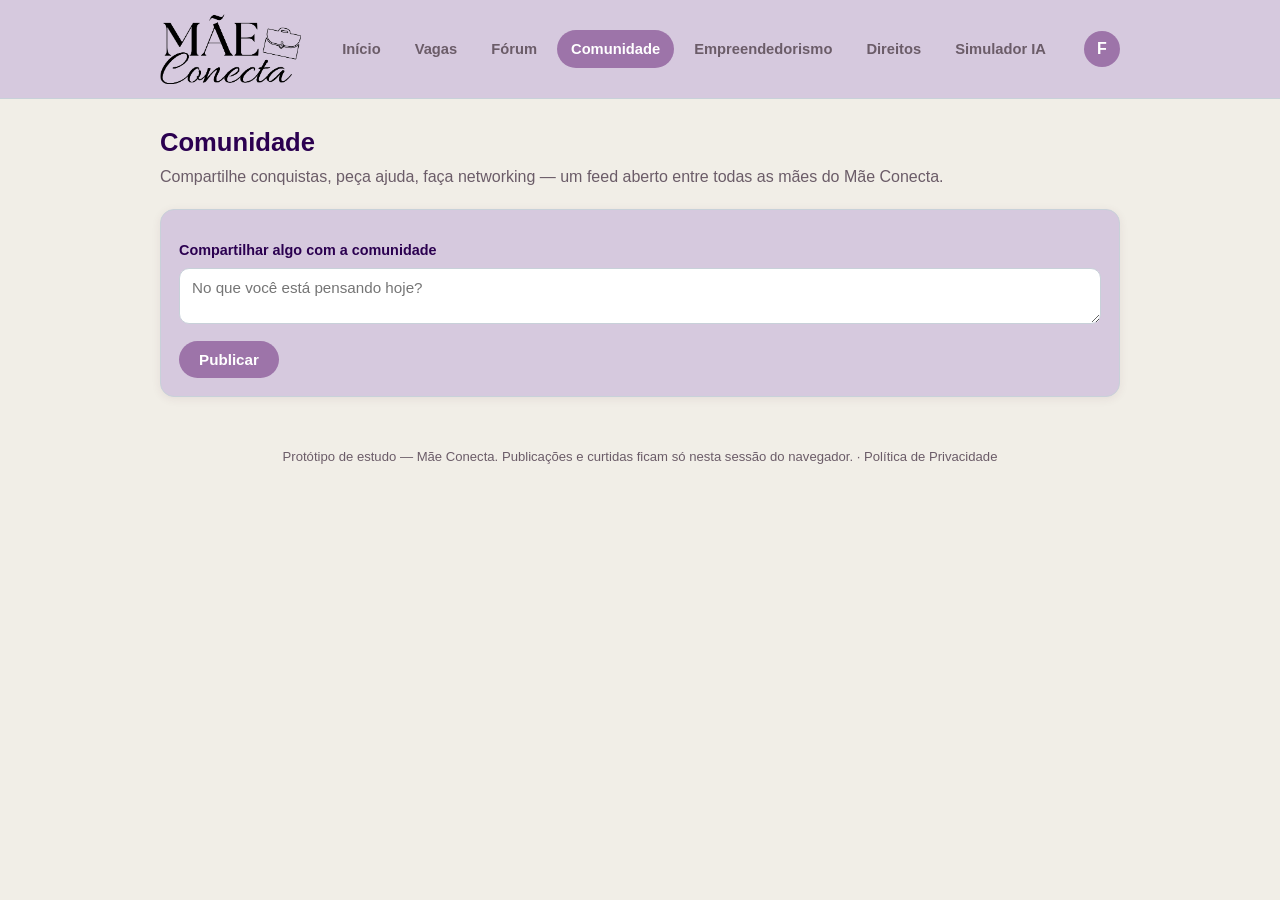
==== comunidade.html @ 09304b4b "Mae Conecta prototipo primeira apresentação" ====
<!DOCTYPE html>
<html lang="pt-br">
<head>
<meta charset="UTF-8">
<meta name="viewport" content="width=device-width, initial-scale=1">
<title>Mãe Conecta — Comunidade</title>
<link rel="stylesheet" href="css/style.css">
</head>
<body>

<nav class="navbar">
  <div class="navbar-inner">
    <a href="index.html" class="logo"><img src="img/logo2.png" alt="Mãe Conecta"></a>
 <button class="menu-toggle" aria-label="Abrir menu">☰</button><div class="nav-links"><a href="perfil.html" class="so-celular">Meu perfil</a>
      <a href="index.html">Início</a>
      <a href="vagas.html">Vagas</a>
      <a href="forum.html">Fórum</a>
      <a href="comunidade.html" class="ativo">Comunidade</a>
      <a href="empreendedorismo.html">Empreendedorismo</a>
      <a href="direitos.html">Direitos</a>
      <a href="simulador.html">Simulador IA</a>
    </div>
    <a href="perfil.html" class="nav-perfil"><span class="avatar">F</span></a>
  </div>
</nav>

<div class="container">
  <div class="page-header">
    <h1>Comunidade</h1>
    <p>Compartilhe conquistas, peça ajuda, faça networking — um feed aberto entre todas as mães do Mãe Conecta.</p>
  </div>

  <div class="card" style="margin-bottom:20px;">
    <label for="novo-post">Compartilhar algo com a comunidade</label>
    <textarea id="novo-post" rows="2" placeholder="No que você está pensando hoje?"></textarea>
    <button class="btn" style="margin-top:10px;" onclick="publicarPost()">Publicar</button>
  </div>

  <div id="feed"></div>

  <div id="confirmacao-denuncia" class="mensagem-sucesso" style="background:#fff2e0; color:#7a4b00;"></div>

  <footer>Protótipo de estudo — Mãe Conecta. Publicações e curtidas ficam só nesta sessão do navegador. · <a href="privacidade.html">Política de Privacidade</a></footer>
</div>

<script src="js/data.js"></script>
<script>
const rotulos = {
  conquista: { texto: "🏆 Conquista", classe: "sucesso" },
  divulgação: { texto: "📣 Divulgação", classe: "" },
  "pedido de ajuda": { texto: "🙋 Pedido de ajuda", classe: "selo" },
  networking: { texto: "🤝 Networking", classe: "" }
};

function renderizarFeed() {
  const feed = document.getElementById('feed');
  feed.innerHTML = comunidadePosts.map((p, i) => {
    const rotulo = rotulos[p.tipo] || { texto: p.tipo, classe: "" };
    return `
    <div class="card" style="margin-bottom:16px;">
      <div style="display:flex; justify-content:space-between; align-items:start;">
        <div>
          <strong>${p.autora}</strong>
          <div class="topico-meta">${p.cargo}</div>
        </div>
        <span class="tag ${rotulo.classe}">${rotulo.texto}</span>
      </div>
      <p style="margin:12px 0;">${p.texto}</p>
      <div style="display:flex; gap:16px; align-items:center;">
        <button class="denunciar-link" style="color:var(--cor-primaria-escura); font-weight:600;" onclick="curtir(${i})">👍 Curtir (${p.curtidas})</button>
        <span class="topico-meta">${p.comentarios.length} comentário(s)</span>
        <button class="denunciar-link" onclick="denunciarPost(${i})">🚩 Denunciar</button>
      </div>
      ${p.comentarios.map(c => `
        <div class="resposta" style="margin-top:10px;">
          <div class="autora">${c.autora}</div>
          <div>${c.texto}</div>
        </div>
      `).join('')}
      <div style="margin-top:10px; display:flex; gap:8px;">
        <input type="text" id="comentario-${i}" placeholder="Escreva um comentário..." style="flex:1;">
        <button class="btn secundario" onclick="comentar(${i})">Comentar</button>
      </div>
    </div>
  `;
  }).join('');
}

function curtir(i) {
  comunidadePosts[i].curtidas++;
  renderizarFeed();
}

function comentar(i) {
  const campo = document.getElementById(`comentario-${i}`);
  const texto = campo.value.trim();
  if (!texto) return;
  comunidadePosts[i].comentarios.push({ autora: 'Você', texto });
  renderizarFeed();
}

function denunciarPost(i) {
  const msg = document.getElementById('confirmacao-denuncia');
  msg.textContent = 'Denúncia enviada. Nossa equipe vai revisar em até 24h (simulação).';
  msg.style.display = 'block';
  setTimeout(() => { msg.style.display = 'none'; }, 3500);
}

function publicarPost() {
  const campo = document.getElementById('novo-post');
  const texto = campo.value.trim();
  if (!texto) return;

  comunidadePosts.unshift({
    id: comunidadePosts.length + 1,
    autora: "Você",
    cargo: "Membro da comunidade Mãe Conecta",
    tipo: "networking",
    texto,
    curtidas: 0,
    comentarios: []
  });

  campo.value = '';
  renderizarFeed();
}

renderizarFeed();
</script>

   <script src="js/menu.js"></script></body>
</html>
---- css/style.css ----
/* =========================================================
   style.css — Mãe Conecta (protótipo)
   Ainda não temos identidade visual definida. Por isso as cores
   e fontes ficam todas em variáveis (:root) aqui em cima — quando
   vocês decidirem a identidade visual, é só trocar os valores
   abaixo que o app inteiro muda.
   ========================================================= */

@font-face {
  font-family: 'Allura';
  src: url('../fonts/Allura-Regular.ttf') format('truetype');
  font-weight: 400;
  font-style: normal;
  
}

@font-face {
  font-family: 'Agrandir';
  src: url('../fonts/Agrandir-Regular.otf') format('opentype');
  font-weight: 400;
  font-style: normal;
}

@font-face {
  font-family: 'The Seasons';
  src: url('../fonts/The-Seasons-Bold.ttf') format('truetype');
  font-weight: 700;
  font-style: normal;
}

:root {
  --cor-primaria: #9D74A9;
  --cor-primaria-escura: #2B0050;
  --cor-secundaria: #C1D8CE;
  --cor-fundo: #F1EEE7;
  --cor-superficie: #D6C9DE;
  --cor-texto: #2B0050;
  --cor-texto-suave: #6b5c68;
  --cor-borda: #C8D1D9;
  --cor-sucesso: #4caf82;
  --fonte: 'Segoe UI', Roboto, Arial, sans-serif;
  --raio: 14px;
  --sombra: 0 2px 10px rgba(90, 40, 70, 0.08);
  --fonte-logo: 'Allura', cursive;
  --fonte-titulo: 'Agrandir', Arial, sans-serif;
  --fonte-destaque: 'The Seasons', Georgia, serif;
}

h1, h2, h3,
.btn,
.nav-links a {
  font-family: var(--fonte-titulo);
}

.fonte-destaque {
  font-family: var(--fonte-destaque);
  font-weight: 700;
}

* { box-sizing: border-box; }

body {
  margin: 0;
  font-family: var(--fonte);
  background: var(--cor-fundo);
  color: var(--cor-texto);
  line-height: 1.5;
}

a { color: inherit; text-decoration: none; }

.container {
  max-width: 1000px;
  margin: 0 auto;
  padding: 24px 20px 60px;
}

/* ---------- Barra de navegação ---------- */
.navbar {
  background: var(--cor-superficie);
  border-bottom: 1px solid var(--cor-borda);
  position: sticky;
  top: 0;
  z-index: 10;
}

.navbar-inner {
  max-width: 1000px;
  margin: 0 auto;
  display: flex;
  align-items: center;
  justify-content: space-between;
  padding: 14px 20px;
  gap: 12px;
  flex-wrap: wrap;
}

 /* Logo: mostra só a parte desenhada da imagem, sem o espaço vazio.
   Para mudar o tamanho, altere apenas o --logo-h */
.logo {
  --logo-h: 70px;
  display: block;
  overflow: hidden;
  height: var(--logo-h);
  width: calc(var(--logo-h) * 2.06);
}

.logo img {
  display: block;
  height: calc(var(--logo-h) * 3.29);
  width: auto;
  max-width: none;
  margin-left: calc(var(--logo-h) * -0.735);
  margin-top: calc(var(--logo-h) * -1.02);
}

.logo span { color: var(--cor-primaria-escura); }

.nav-links {
  display: flex;
  gap: 6px;
  flex-wrap: wrap;
}

.nav-links a {
  padding: 8px 14px;
  border-radius: 999px;
  font-size: 0.92rem;
  color: var(--cor-texto-suave);
  font-weight: 600;
}

.nav-links a:hover,
.nav-links a.ativo {
  background: var(--cor-primaria);
  color: #fff;
}

.nav-perfil img,
.avatar {
  width: 36px;
  height: 36px;
  border-radius: 50%;
  background: var(--cor-primaria);
  color: #fff;
  display: inline-flex;
  align-items: center;
  justify-content: center;
  font-weight: 700;
}

/* ---------- Cabeçalhos de página ---------- */
.page-header {
  margin-bottom: 20px;
}

.page-header h1 {
  margin: 0 0 4px;
  font-size: 1.6rem;
  color: var(--cor-primaria-escura);
}

.page-header p {
  margin: 0;
  color: var(--cor-texto-suave);
}

/* ---------- Cards genéricos ---------- */
.card {
  background: var(--cor-superficie);
  border: 1px solid var(--cor-borda);
  border-radius: var(--raio);
  box-shadow: var(--sombra);
  padding: 18px;
}

.grid {
  display: grid;
  grid-template-columns: repeat(auto-fill, minmax(260px, 1fr));
  gap: 16px;
}

/* ---------- Página inicial ---------- */
.hero {
  background: linear-gradient(135deg, var(--cor-primaria-escura), var(--cor-primaria));
  color: #fff;
  border-radius: var(--raio);
  padding: 28px;
  margin-bottom: 24px;
}

.hero h1 {
  margin: 0 0 8px;
  font-size: 1.6rem;
  text-shadow: 0 1px 3px rgba(0, 0, 0, 0.25);
}

.hero p {
  margin: 0;
  opacity: 1;
  text-shadow: 0 1px 3px rgba(0, 0, 0, 0.25);
}

.atalho-card {
  display: block;
  text-align: left;
  transition: transform 0.15s ease;
}

.atalho-card:hover { transform: translateY(-3px); }

.atalho-card .icone { font-size: 1.8rem; }

.atalho-card h3 {
  margin: 10px 0 4px;
  color: var(--cor-primaria-escura);
}

.atalho-card p {
  margin: 0;
  color: var(--cor-texto-suave);
  font-size: 0.92rem;
}

/* ---------- Tags / selos ---------- */
.tag {
  display: inline-block;
  font-size: 0.78rem;
  font-weight: 700;
  padding: 3px 10px;
  border-radius: 999px;
  background: #f1e3ec;
  color: var(--cor-primaria-escura);
  margin: 2px 4px 2px 0;
}

.tag.selo {
  background: #fff2e0;
  color: #a15c00;
}

.tag.sucesso {
  background: #e3f5ec;
  color: #1f8a5b;
}

/* ---------- Vaga ---------- */
.vaga-card h3 { margin: 8px 0 4px; }
.vaga-card .empresa { color: var(--cor-texto-suave); font-size: 0.9rem; margin-bottom: 8px; }

.filtros {
  display: flex;
  gap: 10px;
  flex-wrap: wrap;
  margin-bottom: 20px;
}

.filtros select,
.filtros input {
  padding: 8px 12px;
  border-radius: 10px;
  border: 1px solid var(--cor-borda);
  background: #fff;
  font-family: var(--fonte);
}

.btn {
  display: inline-block;
  background: var(--cor-primaria);
  color: #fff;
  border: none;
  padding: 10px 20px;
  border-radius: 999px;
  font-weight: 700;
  cursor: pointer;
  font-size: 0.95rem;
}

.btn:hover { background: var(--cor-primaria-escura); }

.btn.secundario {
  background: transparent;
  color: var(--cor-primaria-escura);
  border: 2px solid var(--cor-primaria);
}

.voltar {
  display: inline-block;
  margin-bottom: 16px;
  color: var(--cor-primaria-escura);
  font-weight: 600;
}

.lista-requisitos li { margin-bottom: 4px; }

/* ---------- Fórum ---------- */
.categoria-card {
  border-left: 5px solid var(--cor-primaria);
}

.topico-item {
  border-bottom: 1px solid var(--cor-borda);
  padding: 14px 0;
}

.topico-item:last-child { border-bottom: none; }

.topico-item h4 { margin: 0 0 4px; }

.topico-meta {
  font-size: 0.82rem;
  color: var(--cor-texto-suave);
}

.resposta {
  background: #faf3f6;
  border-radius: var(--raio);
  padding: 12px 16px;
  margin-bottom: 10px;
}

.resposta .autora { font-weight: 700; color: var(--cor-primaria-escura); font-size: 0.9rem; }

.diretrizes {
  background: #fbeef4;
  border-left: 5px solid var(--cor-primaria);
  font-size: 0.9rem;
  color: var(--cor-texto);
  margin-bottom: 20px;
}

.denunciar-link {
  background: none;
  border: none;
  color: var(--cor-texto-suave);
  font-size: 0.78rem;
  cursor: pointer;
  padding: 2px 6px;
}

.denunciar-link:hover { color: #a13c3c; }

details.card summary {
  cursor: pointer;
  font-size: 1.02rem;
  color: var(--cor-primaria-escura);
  list-style: none;
}

details.card summary::-webkit-details-marker { display: none; }

details.card summary::before {
  content: "▸ ";
  color: var(--cor-primaria);
}

details.card[open] summary::before {
  content: "▾ ";
}

textarea, input[type=text], input[type=email], input[type=password] {
  width: 100%;
  padding: 10px 12px;
  border-radius: 10px;
  border: 1px solid var(--cor-borda);
  font-family: var(--fonte);
  font-size: 0.95rem;
}

label {
  display: block;
  font-weight: 600;
  margin: 12px 0 6px;
  font-size: 0.9rem;
}

/* ---------- Login ---------- */
.login-wrap {
  min-height: calc(100vh - 40px);
  display: flex;
  align-items: center;
  justify-content: center;
  padding: 20px;
}

.login-card {
  max-width: 380px;
  width: 100%;
}

.abas {
  display: flex;
  border-bottom: 2px solid var(--cor-borda);
  margin-bottom: 16px;
}

.abas button {
  flex: 1;
  background: none;
  border: none;
  padding: 10px;
  font-weight: 700;
  color: var(--cor-texto-suave);
  cursor: pointer;
  border-bottom: 3px solid transparent;
  font-family: var(--fonte);
}

.abas button.ativo {
  color: var(--cor-primaria-escura);
  border-color: var(--cor-primaria);
}

.form-oculto { display: none; }

.aviso {
  background: #fff2e0;
  color: #7a4b00;
  padding: 10px 14px;
  border-radius: 10px;
  font-size: 0.88rem;
  margin-top: 14px;
}

/* ---------- Perfil ---------- */
.perfil-topo {
  display: flex;
  align-items: center;
  gap: 16px;
  margin-bottom: 20px;
}

.perfil-topo .avatar {
  width: 64px;
  height: 64px;
  font-size: 1.4rem;
}

.mensagem-sucesso {
  display: none;
  background: #e3f5ec;
  color: #1f8a5b;
  padding: 10px 14px;
  border-radius: 10px;
  margin-top: 14px;
  font-weight: 600;
}

footer {
  text-align: center;
  color: var(--cor-texto-suave);
  font-size: 0.82rem;
  padding: 30px 0 10px;
}

/* ===== Menu hambúrguer ===== */

/* No computador: esconde o ☰ e o "Meu perfil" extra */
.menu-toggle,
.so-celular {
  display: none;
}

/* ===== Celular e tablet em pé ===== */
@media (max-width: 768px) {

  /* Topo: logo à esquerda, ☰ à direita, numa linha só */
  .navbar-inner {
    flex-wrap: nowrap;
    padding: 10px 16px;
  }

  /* Logo menor no celular */
   .logo {
    --logo-h: 44px;
  }

  /* Bolinha do perfil some (vira link "Meu perfil" no menu) */
  .nav-perfil {
    display: none;
  }

  /* Botão ☰ */
  .menu-toggle {
    display: block;
    background: none;
    border: none;
    font-size: 30px;
    line-height: 1;
    color: var(--cor-primaria-escura);
    cursor: pointer;
    padding: 4px 8px;
  }

  /* Menu escondido até tocar no ☰ */
  .nav-links {
    display: none;
    position: absolute;
    top: 100%;
    left: 0;
    right: 0;
    height: 100vh;
    flex-direction: column;
    flex-wrap: nowrap;
    gap: 0;
    background: var(--cor-fundo);
    overflow-y: auto;
  }

  /* Menu aberto */
  .nav-links.aberto {
    display: flex;
  }

  /* Links grandes, fáceis de tocar */
  .nav-links a {
    display: block;
    padding: 16px 24px;
    font-size: 1.1rem;
    border-radius: 0;
    border-bottom: 1px solid var(--cor-borda);
  }

  .nav-links .so-celular {
    display: block;
  }
}

/* ===== Celular pequeno ===== */
@media (max-width: 600px) {
  .perfil-topo { flex-direction: column; align-items: flex-start; }
}
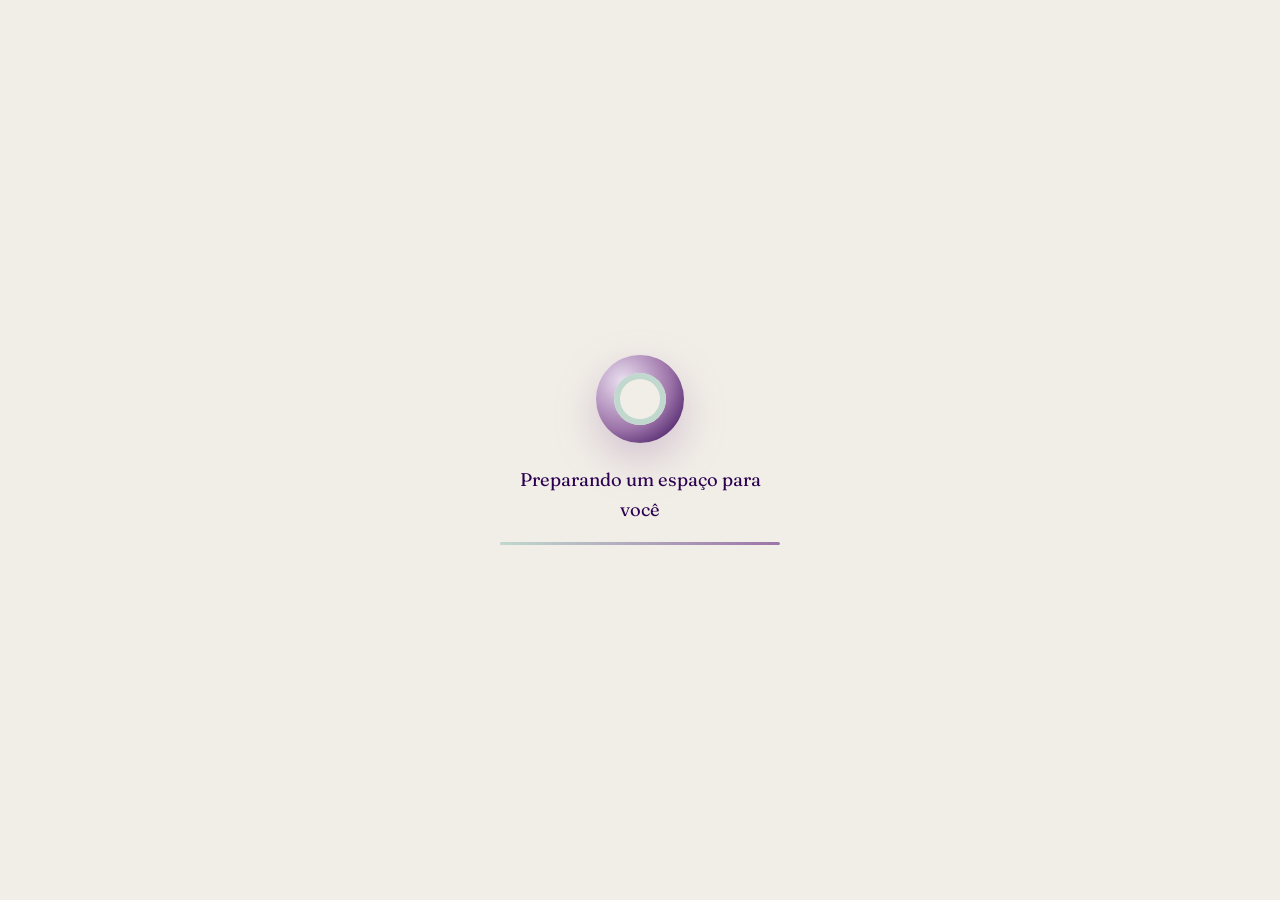
==== commit 546dde95: "Alterações estéticas e criação da loading page" ====
--- a/comunidade.html
+++ b/comunidade.html
@@ -8,10 +8,22 @@
 </head>
 <body>
 
+<div class="preloader" id="preloader" role="status" aria-live="polite" aria-label="Carregando o site">
+  <div class="preloader-inner">
+    <div class="preloader-orb" aria-hidden="true"></div>
+    <p class="preloader-text">Preparando um espaço para você</p>
+    <div class="preloader-track"><span class="preloader-fill"></span></div>
+  </div>
+</div>
+
+<a class="skip-link" href="#conteudo">Pular para o conteúdo</a>
+
 <nav class="navbar">
   <div class="navbar-inner">
-    <a href="index.html" class="logo"><img src="img/logo2.png" alt="Mãe Conecta"></a>
- <button class="menu-toggle" aria-label="Abrir menu">☰</button><div class="nav-links"><a href="perfil.html" class="so-celular">Meu perfil</a>
+    <a href="index.html" class="logo"><img src="img/logo2.webp" alt="Mãe Conecta"></a>
+    <button class="menu-toggle" aria-label="Abrir menu" aria-expanded="false"></button>
+    <div class="nav-links">
+      <a href="perfil.html" class="so-celular">Meu perfil</a>
       <a href="index.html">Início</a>
       <a href="vagas.html">Vagas</a>
       <a href="forum.html">Fórum</a>
@@ -24,11 +36,14 @@
   </div>
 </nav>
 
-<div class="container">
-  <div class="page-header">
+<main id="conteudo" class="container">
+  <div class="page-header reveal">
+    <p class="kicker">Rede</p>
     <h1>Comunidade</h1>
     <p>Compartilhe conquistas, peça ajuda, faça networking — um feed aberto entre todas as mães do Mãe Conecta.</p>
   </div>
+
+  <img class="media reveal" src="img/illu-comunidade.webp" alt="Mulheres reunidas em um círculo de apoio" style="max-height:280px; margin-bottom:20px; object-position:center 30%;">
 
   <div class="card" style="margin-bottom:20px;">
     <label for="novo-post">Compartilhar algo com a comunidade</label>
@@ -41,15 +56,16 @@
   <div id="confirmacao-denuncia" class="mensagem-sucesso" style="background:#fff2e0; color:#7a4b00;"></div>
 
   <footer>Protótipo de estudo — Mãe Conecta. Publicações e curtidas ficam só nesta sessão do navegador. · <a href="privacidade.html">Política de Privacidade</a></footer>
-</div>
+</main>
 
 <script src="js/data.js"></script>
+<script src="js/icons.js"></script>
 <script>
 const rotulos = {
-  conquista: { texto: "🏆 Conquista", classe: "sucesso" },
-  divulgação: { texto: "📣 Divulgação", classe: "" },
-  "pedido de ajuda": { texto: "🙋 Pedido de ajuda", classe: "selo" },
-  networking: { texto: "🤝 Networking", classe: "" }
+  conquista: { texto: "Conquista", classe: "sucesso" },
+  divulgação: { texto: "Divulgação", classe: "" },
+  "pedido de ajuda": { texto: "Pedido de ajuda", classe: "selo" },
+  networking: { texto: "Networking", classe: "" }
 };
 
 function renderizarFeed() {
@@ -66,10 +82,10 @@
         <span class="tag ${rotulo.classe}">${rotulo.texto}</span>
       </div>
       <p style="margin:12px 0;">${p.texto}</p>
-      <div style="display:flex; gap:16px; align-items:center;">
-        <button class="denunciar-link" style="color:var(--cor-primaria-escura); font-weight:600;" onclick="curtir(${i})">👍 Curtir (${p.curtidas})</button>
+      <div class="feed-actions">
+        <button class="denunciar-link" style="color:var(--cor-primaria-escura); font-weight:600;" onclick="curtir(${i})">${ICON.like} Curtir (${p.curtidas})</button>
         <span class="topico-meta">${p.comentarios.length} comentário(s)</span>
-        <button class="denunciar-link" onclick="denunciarPost(${i})">🚩 Denunciar</button>
+        <button class="denunciar-link" onclick="denunciarPost(${i})">${ICON.flag} Denunciar</button>
       </div>
       ${p.comentarios.map(c => `
         <div class="resposta" style="margin-top:10px;">
@@ -77,7 +93,7 @@
           <div>${c.texto}</div>
         </div>
       `).join('')}
-      <div style="margin-top:10px; display:flex; gap:8px;">
+      <div class="comment-row">
         <input type="text" id="comentario-${i}" placeholder="Escreva um comentário..." style="flex:1;">
         <button class="btn secundario" onclick="comentar(${i})">Comentar</button>
       </div>
@@ -128,5 +144,7 @@
 renderizarFeed();
 </script>
 
-   <script src="js/menu.js"></script></body>
+<script src="js/menu.js"></script>
+<script src="js/ui.js"></script>
+</body>
 </html>
--- a/css/style.css
+++ b/css/style.css
@@ -1,55 +1,113 @@
 /* =========================================================
-   style.css — Mãe Conecta (protótipo)
-   Ainda não temos identidade visual definida. Por isso as cores
-   e fontes ficam todas em variáveis (:root) aqui em cima — quando
-   vocês decidirem a identidade visual, é só trocar os valores
-   abaixo que o app inteiro muda.
+   Mãe Conecta — identidade visual
+   Paleta original + extensões na mesma família.
    ========================================================= */
 
+@import url("https://fonts.googleapis.com/css2?family=Fraunces:ital,opsz,wght@0,9..144,500;0,9..144,650;0,9..144,700;1,9..144,500&family=Outfit:wght@400;500;600;700&display=swap");
+
 @font-face {
-  font-family: 'Allura';
-  src: url('../fonts/Allura-Regular.ttf') format('truetype');
+  font-family: "Allura";
+  src: url("../fonts/Allura-Regular.ttf") format("truetype");
   font-weight: 400;
   font-style: normal;
-  
 }
 
 @font-face {
-  font-family: 'Agrandir';
-  src: url('../fonts/Agrandir-Regular.otf') format('opentype');
+  font-family: "Agrandir";
+  src: url("../fonts/Agrandir-Regular.otf") format("opentype");
   font-weight: 400;
   font-style: normal;
 }
 
 @font-face {
-  font-family: 'The Seasons';
-  src: url('../fonts/The-Seasons-Bold.ttf') format('truetype');
+  font-family: "The Seasons";
+  src: url("../fonts/The-Seasons-Bold.ttf") format("truetype");
   font-weight: 700;
   font-style: normal;
 }
 
 :root {
-  --cor-primaria: #9D74A9;
-  --cor-primaria-escura: #2B0050;
-  --cor-secundaria: #C1D8CE;
-  --cor-fundo: #F1EEE7;
-  --cor-superficie: #D6C9DE;
-  --cor-texto: #2B0050;
+  --cor-primaria: #9d74a9;
+  --cor-primaria-escura: #2b0050;
+  --cor-secundaria: #c1d8ce;
+  --cor-fundo: #f1eee7;
+  --cor-superficie: #d6c9de;
+  --cor-texto: #2b0050;
   --cor-texto-suave: #6b5c68;
-  --cor-borda: #C8D1D9;
+  --cor-borda: #c8d1d9;
   --cor-sucesso: #4caf82;
-  --fonte: 'Segoe UI', Roboto, Arial, sans-serif;
-  --raio: 14px;
-  --sombra: 0 2px 10px rgba(90, 40, 70, 0.08);
-  --fonte-logo: 'Allura', cursive;
-  --fonte-titulo: 'Agrandir', Arial, sans-serif;
-  --fonte-destaque: 'The Seasons', Georgia, serif;
-}
+
+  --cor-branco: #fffcf7;
+  --cor-card: #fbf8f3;
+  --cor-sage-escuro: #6f9a88;
+  --cor-lilas-claro: #eadff0;
+  --cor-lilas-medio: #c9b3d4;
+  --cor-ouro: #b8925a;
+  --cor-ouro-bg: #f4ead8;
+  --cor-alerta: #8a4b12;
+  --cor-alerta-bg: #f6ead8;
+  --cor-erro: #8b3a48;
+
+  --fonte: "Outfit", "Segoe UI", Roboto, Arial, sans-serif;
+  --fonte-logo: "Allura", "Fraunces", cursive;
+  --fonte-titulo: "Agrandir", "Outfit", Arial, sans-serif;
+  --fonte-destaque: "The Seasons", "Fraunces", Georgia, serif;
+
+  --raio: 22px;
+  --raio-sm: 14px;
+  --sombra: 0 18px 40px rgba(43, 0, 80, 0.08);
+  --sombra-hover: 0 24px 50px rgba(43, 0, 80, 0.14);
+  --largura: 1120px;
+  --nav-h: 78px;
+  --ease: cubic-bezier(0.22, 1, 0.36, 1);
+}
+
+*,
+*::before,
+*::after { box-sizing: border-box; }
+
+html { scroll-behavior: smooth; }
+
+body {
+  margin: 0;
+  font-family: var(--fonte);
+  background:
+    radial-gradient(900px 420px at 8% -10%, rgba(157, 116, 169, 0.22), transparent 60%),
+    radial-gradient(700px 380px at 100% 8%, rgba(193, 216, 206, 0.4), transparent 55%),
+    radial-gradient(600px 400px at 70% 100%, rgba(214, 201, 222, 0.35), transparent 50%),
+    var(--cor-fundo);
+  color: var(--cor-texto);
+  line-height: 1.6;
+  min-height: 100vh;
+}
+
+body::before {
+  content: "";
+  pointer-events: none;
+  position: fixed;
+  inset: 0;
+  z-index: 70;
+  opacity: 0.045;
+  background-image: url("data:image/svg+xml,%3Csvg xmlns='http://www.w3.org/2000/svg' width='140' height='140'%3E%3Cfilter id='n'%3E%3CfeTurbulence type='fractalNoise' baseFrequency='.85' numOctaves='2' stitchTiles='stitch'/%3E%3C/filter%3E%3Crect width='140' height='140' filter='url(%23n)' opacity='.9'/%3E%3C/svg%3E");
+}
+
+a { color: inherit; text-decoration: none; }
+
+img { max-width: 100%; display: block; }
 
 h1, h2, h3,
 .btn,
-.nav-links a {
+.nav-links a,
+.kicker,
+.page-header h1 {
   font-family: var(--fonte-titulo);
+}
+
+h1, h2 {
+  font-family: var(--fonte-destaque);
+  font-weight: 650;
+  letter-spacing: -0.03em;
+  line-height: 1.15;
 }
 
 .fonte-destaque {
@@ -57,52 +115,134 @@
   font-weight: 700;
 }
 
-* { box-sizing: border-box; }
-
-body {
-  margin: 0;
-  font-family: var(--fonte);
+.skip-link {
+  position: absolute;
+  left: 16px;
+  top: -48px;
+  z-index: 200;
+  background: var(--cor-primaria-escura);
+  color: #fff;
+  padding: 8px 14px;
+  border-radius: 999px;
+  font-weight: 600;
+}
+
+.skip-link:focus { top: 12px; }
+
+:focus-visible {
+  outline: 3px solid var(--cor-primaria);
+  outline-offset: 3px;
+}
+
+.container {
+  max-width: var(--largura);
+  margin: 0 auto;
+  padding: 32px 24px 72px;
+}
+
+/* ---------- Preloader ---------- */
+.preloader {
+  position: fixed;
+  inset: 0;
+  z-index: 300;
+  display: grid;
+  place-items: center;
   background: var(--cor-fundo);
-  color: var(--cor-texto);
-  line-height: 1.5;
-}
-
-a { color: inherit; text-decoration: none; }
-
-.container {
-  max-width: 1000px;
-  margin: 0 auto;
-  padding: 24px 20px 60px;
-}
-
-/* ---------- Barra de navegação ---------- */
+  transition: opacity 0.55s var(--ease), visibility 0.55s var(--ease);
+}
+
+.preloader.is-done {
+  opacity: 0;
+  visibility: hidden;
+  pointer-events: none;
+}
+
+.preloader-inner {
+  text-align: center;
+  width: min(280px, 80vw);
+}
+
+.preloader-orb {
+  width: 88px;
+  height: 88px;
+  margin: 0 auto 22px;
+  border-radius: 50%;
+  background:
+    radial-gradient(circle at 30% 30%, var(--cor-lilas-claro), var(--cor-primaria) 55%, var(--cor-primaria-escura));
+  box-shadow: 0 16px 40px rgba(157, 116, 169, 0.35);
+  position: relative;
+  animation: pulse-orb 1.6s var(--ease) infinite;
+}
+
+.preloader-orb::after {
+  content: "";
+  position: absolute;
+  inset: 18px;
+  border-radius: 50%;
+  background: var(--cor-fundo);
+  box-shadow: inset 0 0 0 6px var(--cor-secundaria);
+}
+
+.preloader-text {
+  margin: 0 0 18px;
+  font-family: var(--fonte-destaque);
+  font-size: 1.15rem;
+  color: var(--cor-primaria-escura);
+}
+
+.preloader-track {
+  height: 3px;
+  background: var(--cor-superficie);
+  border-radius: 999px;
+  overflow: hidden;
+}
+
+.preloader-fill {
+  display: block;
+  height: 100%;
+  width: 0;
+  border-radius: inherit;
+  background: linear-gradient(90deg, var(--cor-secundaria), var(--cor-primaria));
+  animation: load-bar 1.15s var(--ease) forwards;
+}
+
+@keyframes pulse-orb {
+  0%, 100% { transform: scale(1); }
+  50% { transform: scale(1.06); }
+}
+
+@keyframes load-bar {
+  to { width: 100%; }
+}
+
+/* ---------- Navbar ---------- */
 .navbar {
-  background: var(--cor-superficie);
-  border-bottom: 1px solid var(--cor-borda);
   position: sticky;
   top: 0;
-  z-index: 10;
+  z-index: 40;
+  background: rgba(241, 238, 231, 0.82);
+  backdrop-filter: blur(18px) saturate(1.2);
+  border-bottom: 1px solid rgba(214, 201, 222, 0.7);
 }
 
 .navbar-inner {
-  max-width: 1000px;
+  position: relative;
+  max-width: var(--largura);
   margin: 0 auto;
   display: flex;
   align-items: center;
   justify-content: space-between;
-  padding: 14px 20px;
-  gap: 12px;
-  flex-wrap: wrap;
-}
-
- /* Logo: mostra só a parte desenhada da imagem, sem o espaço vazio.
-   Para mudar o tamanho, altere apenas o --logo-h */
+  padding: 10px 24px;
+  gap: 16px;
+}
+
 .logo {
-  --logo-h: 70px;
+  --logo-h: 58px;
   display: block;
   overflow: hidden;
   height: var(--logo-h);
   width: calc(var(--logo-h) * 2.06);
+  flex-shrink: 0;
 }
 
 .logo img {
@@ -116,127 +256,286 @@
 
 .logo span { color: var(--cor-primaria-escura); }
 
+.wordmark {
+  font-family: var(--fonte-destaque);
+  font-size: 1.8rem;
+  color: var(--cor-primaria-escura);
+  letter-spacing: -0.03em;
+}
+
 .nav-links {
   display: flex;
-  gap: 6px;
+  gap: 4px;
   flex-wrap: wrap;
+  align-items: center;
 }
 
 .nav-links a {
-  padding: 8px 14px;
+  padding: 8px 13px;
   border-radius: 999px;
-  font-size: 0.92rem;
+  font-size: 0.86rem;
   color: var(--cor-texto-suave);
   font-weight: 600;
-}
-
-.nav-links a:hover,
+  transition: background 0.25s var(--ease), color 0.25s var(--ease), transform 0.25s var(--ease);
+}
+
+.nav-links a:hover {
+  background: var(--cor-lilas-claro);
+  color: var(--cor-primaria-escura);
+}
+
 .nav-links a.ativo {
-  background: var(--cor-primaria);
+  background: var(--cor-primaria-escura);
   color: #fff;
+}
+
+.nav-perfil {
+  display: inline-flex;
+  align-items: center;
+  justify-content: center;
 }
 
 .nav-perfil img,
 .avatar {
-  width: 36px;
-  height: 36px;
+  width: 40px;
+  height: 40px;
   border-radius: 50%;
-  background: var(--cor-primaria);
+  background: linear-gradient(145deg, var(--cor-primaria), var(--cor-primaria-escura));
   color: #fff;
   display: inline-flex;
   align-items: center;
   justify-content: center;
   font-weight: 700;
-}
-
-/* ---------- Cabeçalhos de página ---------- */
+  box-shadow: 0 0 0 3px var(--cor-branco), 0 0 0 5px var(--cor-secundaria);
+}
+
+.menu-toggle,
+.so-celular { display: none; }
+
+.menu-toggle {
+  background: var(--cor-card);
+  border: 1px solid var(--cor-superficie);
+  width: 44px;
+  height: 44px;
+  border-radius: 14px;
+  color: var(--cor-primaria-escura);
+  cursor: pointer;
+  padding: 0;
+  align-items: center;
+  justify-content: center;
+}
+
+.menu-toggle svg {
+  width: 22px;
+  height: 22px;
+  display: block;
+}
+
+/* ---------- Page headers ---------- */
 .page-header {
-  margin-bottom: 20px;
+  margin-bottom: 28px;
+  max-width: 720px;
+}
+
+.kicker {
+  display: inline-flex;
+  align-items: center;
+  gap: 8px;
+  margin: 0 0 10px;
+  font-size: 0.78rem;
+  font-weight: 700;
+  letter-spacing: 0.14em;
+  text-transform: uppercase;
+  color: var(--cor-primaria);
+}
+
+.kicker::before {
+  content: "";
+  width: 22px;
+  height: 2px;
+  background: var(--cor-sage-escuro);
+  border-radius: 999px;
 }
 
 .page-header h1 {
-  margin: 0 0 4px;
-  font-size: 1.6rem;
+  margin: 0 0 8px;
+  font-size: clamp(1.8rem, 3vw, 2.6rem);
   color: var(--cor-primaria-escura);
 }
 
 .page-header p {
   margin: 0;
   color: var(--cor-texto-suave);
-}
-
-/* ---------- Cards genéricos ---------- */
+  font-size: 1.05rem;
+}
+
+.section-title {
+  margin: 40px 0 16px;
+  color: var(--cor-primaria-escura);
+  font-size: 1.55rem;
+}
+
+/* ---------- Cards ---------- */
 .card {
-  background: var(--cor-superficie);
-  border: 1px solid var(--cor-borda);
+  background: var(--cor-card);
+  border: 1px solid color-mix(in srgb, var(--cor-superficie) 80%, white);
   border-radius: var(--raio);
   box-shadow: var(--sombra);
-  padding: 18px;
+  padding: 22px;
+  transition: transform 0.35s var(--ease), box-shadow 0.35s var(--ease);
+}
+
+a.card:hover,
+.atalho-card:hover,
+.vaga-card:hover {
+  transform: translateY(-6px);
+  box-shadow: var(--sombra-hover);
 }
 
 .grid {
   display: grid;
-  grid-template-columns: repeat(auto-fill, minmax(260px, 1fr));
-  gap: 16px;
-}
-
-/* ---------- Página inicial ---------- */
+  grid-template-columns: repeat(auto-fill, minmax(270px, 1fr));
+  gap: 20px;
+}
+
+.media {
+  width: 100%;
+  height: 160px;
+  object-fit: cover;
+  border-radius: 16px;
+  margin-bottom: 14px;
+  background: var(--cor-lilas-claro);
+}
+
+.media.media-sm {
+  height: 112px;
+  width: 112px;
+  margin: 0 0 12px;
+}
+
+.media.media-hero {
+  height: auto;
+  max-height: 420px;
+  object-fit: cover;
+  border-radius: 28px;
+  margin: 0;
+}
+
+/* ---------- Home ---------- */
 .hero {
-  background: linear-gradient(135deg, var(--cor-primaria-escura), var(--cor-primaria));
+  display: grid;
+  grid-template-columns: 1.05fr 0.95fr;
+  gap: 36px;
+  align-items: center;
+  background:
+    linear-gradient(145deg, var(--cor-primaria-escura) 0%, #4a1a6e 52%, var(--cor-primaria) 100%);
   color: #fff;
-  border-radius: var(--raio);
-  padding: 28px;
-  margin-bottom: 24px;
+  border-radius: 36px;
+  padding: 44px 40px;
+  margin-bottom: 32px;
+  overflow: hidden;
+  position: relative;
+}
+
+.hero::after {
+  content: "";
+  position: absolute;
+  width: 280px;
+  height: 280px;
+  right: -60px;
+  bottom: -80px;
+  border-radius: 50%;
+  background: rgba(193, 216, 206, 0.18);
+  pointer-events: none;
 }
 
 .hero h1 {
-  margin: 0 0 8px;
-  font-size: 1.6rem;
-  text-shadow: 0 1px 3px rgba(0, 0, 0, 0.25);
+  margin: 0 0 12px;
+  font-size: clamp(2rem, 4vw, 3.1rem);
+  text-shadow: none;
 }
 
 .hero p {
   margin: 0;
-  opacity: 1;
-  text-shadow: 0 1px 3px rgba(0, 0, 0, 0.25);
+  opacity: 0.92;
+  font-size: 1.08rem;
+  max-width: 42ch;
+}
+
+.hero-copy { position: relative; z-index: 1; }
+
+.hero-visual {
+  position: relative;
+  z-index: 1;
+}
+
+.hero-visual img {
+  width: 100%;
+  border-radius: 24px;
+  box-shadow: 0 20px 50px rgba(0, 0, 0, 0.22);
 }
 
 .atalho-card {
-  display: block;
+  display: flex;
+  flex-direction: column;
   text-align: left;
-  transition: transform 0.15s ease;
-}
-
-.atalho-card:hover { transform: translateY(-3px); }
-
-.atalho-card .icone { font-size: 1.8rem; }
+  min-height: 100%;
+}
 
 .atalho-card h3 {
-  margin: 10px 0 4px;
-  color: var(--cor-primaria-escura);
+  margin: 4px 0 8px;
+  color: var(--cor-primaria-escura);
+  font-size: 1.2rem;
 }
 
 .atalho-card p {
   margin: 0;
   color: var(--cor-texto-suave);
-  font-size: 0.92rem;
-}
-
-/* ---------- Tags / selos ---------- */
+  font-size: 0.95rem;
+}
+
+.topico-item {
+  border-bottom: 1px solid color-mix(in srgb, var(--cor-borda) 70%, transparent);
+  padding: 16px 0;
+}
+
+.topico-item:last-child { border-bottom: none; }
+
+.topico-item h4 {
+  margin: 0 0 6px;
+  font-size: 1.05rem;
+}
+
+.topico-item h4 a {
+  background-image: linear-gradient(var(--cor-primaria), var(--cor-primaria));
+  background-size: 0 1px;
+  background-position: 0 100%;
+  background-repeat: no-repeat;
+  transition: background-size 0.3s var(--ease);
+}
+
+.topico-item h4 a:hover { background-size: 100% 1px; }
+
+.topico-meta {
+  font-size: 0.82rem;
+  color: var(--cor-texto-suave);
+}
+
+/* ---------- Tags ---------- */
 .tag {
   display: inline-block;
-  font-size: 0.78rem;
+  font-size: 0.74rem;
   font-weight: 700;
-  padding: 3px 10px;
+  padding: 4px 10px;
   border-radius: 999px;
-  background: #f1e3ec;
-  color: var(--cor-primaria-escura);
-  margin: 2px 4px 2px 0;
+  background: var(--cor-lilas-claro);
+  color: var(--cor-primaria-escura);
+  margin: 2px 6px 2px 0;
 }
 
 .tag.selo {
-  background: #fff2e0;
-  color: #a15c00;
+  background: var(--cor-ouro-bg);
+  color: #7a5314;
 }
 
 .tag.sucesso {
@@ -244,127 +543,195 @@
   color: #1f8a5b;
 }
 
-/* ---------- Vaga ---------- */
-.vaga-card h3 { margin: 8px 0 4px; }
-.vaga-card .empresa { color: var(--cor-texto-suave); font-size: 0.9rem; margin-bottom: 8px; }
-
+/* ---------- Forms / buttons ---------- */
 .filtros {
   display: flex;
-  gap: 10px;
+  gap: 12px;
   flex-wrap: wrap;
-  margin-bottom: 20px;
+  margin-bottom: 24px;
 }
 
 .filtros select,
-.filtros input {
-  padding: 8px 12px;
-  border-radius: 10px;
+.filtros input,
+select {
+  padding: 11px 14px;
+  border-radius: 12px;
   border: 1px solid var(--cor-borda);
-  background: #fff;
+  background: var(--cor-branco);
   font-family: var(--fonte);
+  color: var(--cor-texto);
+  min-height: 44px;
 }
 
 .btn {
-  display: inline-block;
-  background: var(--cor-primaria);
+  display: inline-flex;
+  align-items: center;
+  justify-content: center;
+  gap: 8px;
+  background: var(--cor-primaria-escura);
   color: #fff;
   border: none;
-  padding: 10px 20px;
+  padding: 12px 22px;
   border-radius: 999px;
   font-weight: 700;
   cursor: pointer;
   font-size: 0.95rem;
-}
-
-.btn:hover { background: var(--cor-primaria-escura); }
+  transition: transform 0.25s var(--ease), background 0.25s var(--ease), box-shadow 0.25s var(--ease);
+  box-shadow: 0 10px 22px rgba(43, 0, 80, 0.18);
+}
+
+.btn:hover {
+  background: var(--cor-primaria);
+  transform: translateY(-1px);
+}
+
+.btn:active { transform: translateY(0); }
 
 .btn.secundario {
   background: transparent;
   color: var(--cor-primaria-escura);
-  border: 2px solid var(--cor-primaria);
+  border: 1.5px solid var(--cor-primaria);
+  box-shadow: none;
+}
+
+.btn.secundario:hover {
+  background: var(--cor-lilas-claro);
+}
+
+.btn svg {
+  width: 16px;
+  height: 16px;
 }
 
 .voltar {
-  display: inline-block;
-  margin-bottom: 16px;
+  display: inline-flex;
+  align-items: center;
+  gap: 8px;
+  margin-bottom: 18px;
   color: var(--cor-primaria-escura);
   font-weight: 600;
 }
 
-.lista-requisitos li { margin-bottom: 4px; }
-
-/* ---------- Fórum ---------- */
-.categoria-card {
-  border-left: 5px solid var(--cor-primaria);
-}
-
-.topico-item {
-  border-bottom: 1px solid var(--cor-borda);
-  padding: 14px 0;
-}
-
-.topico-item:last-child { border-bottom: none; }
-
-.topico-item h4 { margin: 0 0 4px; }
-
-.topico-meta {
-  font-size: 0.82rem;
-  color: var(--cor-texto-suave);
-}
+.voltar:hover { color: var(--cor-primaria); }
+
+.lista-requisitos { padding-left: 18px; }
+.lista-requisitos li { margin-bottom: 6px; }
+
+/* ---------- Forum / community ---------- */
+.categoria-card { overflow: hidden; }
 
 .resposta {
-  background: #faf3f6;
-  border-radius: var(--raio);
+  background: color-mix(in srgb, var(--cor-superficie) 45%, var(--cor-branco));
+  border-radius: var(--raio-sm);
   padding: 12px 16px;
   margin-bottom: 10px;
 }
 
-.resposta .autora { font-weight: 700; color: var(--cor-primaria-escura); font-size: 0.9rem; }
+.resposta .autora {
+  font-weight: 700;
+  color: var(--cor-primaria-escura);
+  font-size: 0.9rem;
+}
 
 .diretrizes {
-  background: #fbeef4;
+  background: var(--cor-lilas-claro);
+  border: none;
   border-left: 5px solid var(--cor-primaria);
-  font-size: 0.9rem;
+  font-size: 0.95rem;
   color: var(--cor-texto);
-  margin-bottom: 20px;
+  margin-bottom: 24px;
 }
 
 .denunciar-link {
   background: none;
   border: none;
   color: var(--cor-texto-suave);
-  font-size: 0.78rem;
+  font-size: 0.82rem;
   cursor: pointer;
-  padding: 2px 6px;
-}
-
-.denunciar-link:hover { color: #a13c3c; }
+  padding: 4px 6px;
+  display: inline-flex;
+  align-items: center;
+  gap: 6px;
+  font-family: var(--fonte);
+}
+
+.denunciar-link:hover { color: var(--cor-erro); }
+
+.denunciar-link svg {
+  width: 15px;
+  height: 15px;
+}
+
+.feed-actions {
+  display: flex;
+  gap: 14px;
+  align-items: center;
+  flex-wrap: wrap;
+}
+
+.comment-row {
+  margin-top: 10px;
+  display: flex;
+  gap: 8px;
+}
+
+.comment-row input { flex: 1; }
+
+details.card { padding: 6px 22px 6px; }
 
 details.card summary {
   cursor: pointer;
-  font-size: 1.02rem;
+  font-size: 1.05rem;
   color: var(--cor-primaria-escura);
   list-style: none;
+  padding: 16px 0;
+  display: flex;
+  align-items: center;
+  gap: 10px;
 }
 
 details.card summary::-webkit-details-marker { display: none; }
 
 details.card summary::before {
-  content: "▸ ";
-  color: var(--cor-primaria);
+  content: "";
+  width: 10px;
+  height: 10px;
+  border-right: 2px solid var(--cor-primaria);
+  border-bottom: 2px solid var(--cor-primaria);
+  transform: rotate(-45deg);
+  transition: transform 0.25s var(--ease);
+  flex-shrink: 0;
 }
 
 details.card[open] summary::before {
-  content: "▾ ";
-}
-
-textarea, input[type=text], input[type=email], input[type=password] {
+  transform: rotate(45deg);
+}
+
+details.card[open] { padding-bottom: 16px; }
+
+textarea,
+input[type="text"],
+input[type="email"],
+input[type="password"] {
   width: 100%;
-  padding: 10px 12px;
-  border-radius: 10px;
+  padding: 12px 14px;
+  border-radius: 12px;
   border: 1px solid var(--cor-borda);
   font-family: var(--fonte);
   font-size: 0.95rem;
+  background: var(--cor-branco);
+  color: var(--cor-texto);
+  transition: border-color 0.2s ease, box-shadow 0.2s ease;
+}
+
+textarea:focus,
+input[type="text"]:focus,
+input[type="email"]:focus,
+input[type="password"]:focus,
+select:focus {
+  outline: none;
+  border-color: var(--cor-primaria);
+  box-shadow: 0 0 0 4px rgba(157, 116, 169, 0.18);
 }
 
 label {
@@ -376,21 +743,48 @@
 
 /* ---------- Login ---------- */
 .login-wrap {
-  min-height: calc(100vh - 40px);
+  min-height: 100vh;
+  display: grid;
+  grid-template-columns: 1fr 1fr;
+  padding: 0;
+}
+
+.login-visual {
+  background:
+    linear-gradient(160deg, rgba(43, 0, 80, 0.28), rgba(157, 116, 169, 0.12)),
+    url("../img/illu-login.webp") center/cover no-repeat;
+  min-height: 100vh;
+  display: flex;
+  align-items: flex-end;
+  padding: 40px;
+  color: #fff;
+}
+
+.login-visual p {
+  max-width: 28ch;
+  font-family: var(--fonte-destaque);
+  font-size: 2rem;
+  line-height: 1.2;
+  margin: 0;
+  text-shadow: 0 8px 24px rgba(43, 0, 80, 0.45);
+}
+
+.login-panel {
   display: flex;
   align-items: center;
   justify-content: center;
-  padding: 20px;
+  padding: 32px 24px;
 }
 
 .login-card {
-  max-width: 380px;
+  max-width: 420px;
   width: 100%;
+  padding: 32px 28px;
 }
 
 .abas {
   display: flex;
-  border-bottom: 2px solid var(--cor-borda);
+  border-bottom: 1px solid var(--cor-borda);
   margin-bottom: 16px;
 }
 
@@ -398,12 +792,12 @@
   flex: 1;
   background: none;
   border: none;
-  padding: 10px;
+  padding: 12px;
   font-weight: 700;
   color: var(--cor-texto-suave);
   cursor: pointer;
   border-bottom: 3px solid transparent;
-  font-family: var(--fonte);
+  font-family: var(--fonte-titulo);
 }
 
 .abas button.ativo {
@@ -414,119 +808,195 @@
 .form-oculto { display: none; }
 
 .aviso {
-  background: #fff2e0;
-  color: #7a4b00;
-  padding: 10px 14px;
-  border-radius: 10px;
-  font-size: 0.88rem;
-  margin-top: 14px;
+  background: var(--cor-alerta-bg);
+  color: var(--cor-alerta);
+  padding: 12px 16px;
+  border-radius: 14px;
+  font-size: 0.9rem;
+  margin-top: 16px;
+  display: flex;
+  gap: 10px;
+  align-items: flex-start;
+}
+
+.aviso-icon {
+  flex-shrink: 0;
+  width: 22px;
+  height: 22px;
+  margin-top: 1px;
+  color: var(--cor-ouro);
 }
 
 /* ---------- Perfil ---------- */
 .perfil-topo {
   display: flex;
   align-items: center;
-  gap: 16px;
-  margin-bottom: 20px;
+  gap: 18px;
+  margin-bottom: 24px;
 }
 
 .perfil-topo .avatar {
-  width: 64px;
-  height: 64px;
-  font-size: 1.4rem;
+  width: 84px;
+  height: 84px;
+  font-size: 1.8rem;
 }
 
 .mensagem-sucesso {
   display: none;
   background: #e3f5ec;
   color: #1f8a5b;
-  padding: 10px 14px;
-  border-radius: 10px;
+  padding: 12px 16px;
+  border-radius: 12px;
   margin-top: 14px;
   font-weight: 600;
+}
+
+.vaga-card h3 { margin: 8px 0 4px; }
+.vaga-card .empresa,
+.empresa {
+  color: var(--cor-texto-suave);
+  font-size: 0.9rem;
+  margin-bottom: 8px;
+}
+
+.produto-card .media { height: 180px; }
+
+.topico-cabecalho {
+  display: flex;
+  justify-content: space-between;
+  align-items: flex-start;
+  gap: 12px;
+}
+
+.ia-links {
+  display: flex;
+  flex-wrap: wrap;
+  gap: 8px;
+  margin-top: 8px;
 }
 
 footer {
   text-align: center;
   color: var(--cor-texto-suave);
   font-size: 0.82rem;
-  padding: 30px 0 10px;
-}
-
-/* ===== Menu hambúrguer ===== */
-
-/* No computador: esconde o ☰ e o "Meu perfil" extra */
-.menu-toggle,
-.so-celular {
-  display: none;
-}
-
-/* ===== Celular e tablet em pé ===== */
+  padding: 40px 0 10px;
+}
+
+footer a {
+  text-decoration: underline;
+  text-underline-offset: 3px;
+}
+
+/* ---------- Reveal animations ---------- */
+.reveal {
+  opacity: 0;
+  transform: translateY(18px);
+  animation: rise 0.7s var(--ease) forwards;
+}
+
+.delay-1 { animation-delay: 0.08s; }
+.delay-2 { animation-delay: 0.16s; }
+.delay-3 { animation-delay: 0.24s; }
+.delay-4 { animation-delay: 0.32s; }
+
+@keyframes rise {
+  to {
+    opacity: 1;
+    transform: none;
+  }
+}
+
+body:not(.is-ready) .reveal { animation: none; opacity: 0; }
+body.is-ready .reveal { animation-play-state: running; }
+
+/* ---------- Responsive ---------- */
+@media (max-width: 980px) {
+  .hero,
+  .login-wrap {
+    grid-template-columns: 1fr;
+  }
+
+  .login-visual {
+    min-height: 240px;
+    padding: 24px;
+  }
+
+  .login-visual p { font-size: 1.4rem; }
+}
+
 @media (max-width: 768px) {
-
-  /* Topo: logo à esquerda, ☰ à direita, numa linha só */
   .navbar-inner {
     flex-wrap: nowrap;
-    padding: 10px 16px;
+    padding: 8px 16px;
   }
 
-  /* Logo menor no celular */
-   .logo {
-    --logo-h: 44px;
-  }
-
-  /* Bolinha do perfil some (vira link "Meu perfil" no menu) */
-  .nav-perfil {
-    display: none;
-  }
-
-  /* Botão ☰ */
-  .menu-toggle {
-    display: block;
-    background: none;
-    border: none;
-    font-size: 30px;
-    line-height: 1;
-    color: var(--cor-primaria-escura);
-    cursor: pointer;
-    padding: 4px 8px;
-  }
-
-  /* Menu escondido até tocar no ☰ */
+  .logo { --logo-h: 44px; }
+
+  .nav-perfil { display: none; }
+
+  .menu-toggle { display: inline-flex; }
+
   .nav-links {
     display: none;
     position: absolute;
     top: 100%;
     left: 0;
     right: 0;
-    height: 100vh;
+    height: calc(100dvh - 100%);
     flex-direction: column;
     flex-wrap: nowrap;
     gap: 0;
     background: var(--cor-fundo);
     overflow-y: auto;
+    padding: 8px 0 40px;
+    box-shadow: 0 20px 40px rgba(43, 0, 80, 0.12);
   }
 
-  /* Menu aberto */
-  .nav-links.aberto {
-    display: flex;
-  }
-
-  /* Links grandes, fáceis de tocar */
+  .nav-links.aberto { display: flex; }
+
   .nav-links a {
     display: block;
     padding: 16px 24px;
-    font-size: 1.1rem;
+    font-size: 1.08rem;
     border-radius: 0;
     border-bottom: 1px solid var(--cor-borda);
   }
 
-  .nav-links .so-celular {
-    display: block;
+  .nav-links .so-celular { display: block; }
+
+  .hero {
+    padding: 28px 22px;
+    border-radius: 28px;
   }
-}
-
-/* ===== Celular pequeno ===== */
+
+  .container { padding: 22px 16px 56px; }
+
+  .comment-row { flex-direction: column; }
+
+  .topico-cabecalho { flex-direction: column; }
+}
+
 @media (max-width: 600px) {
   .perfil-topo { flex-direction: column; align-items: flex-start; }
-}
+  .media.media-sm { width: 100%; height: 140px; }
+}
+
+@media (prefers-reduced-motion: reduce) {
+  html { scroll-behavior: auto; }
+
+  *,
+  *::before,
+  *::after {
+    animation: none !important;
+    transition: none !important;
+  }
+
+  .reveal,
+  body:not(.is-ready) .reveal,
+  body.is-ready .reveal {
+    opacity: 1;
+    transform: none;
+  }
+
+  .preloader-fill { width: 100%; }
+}
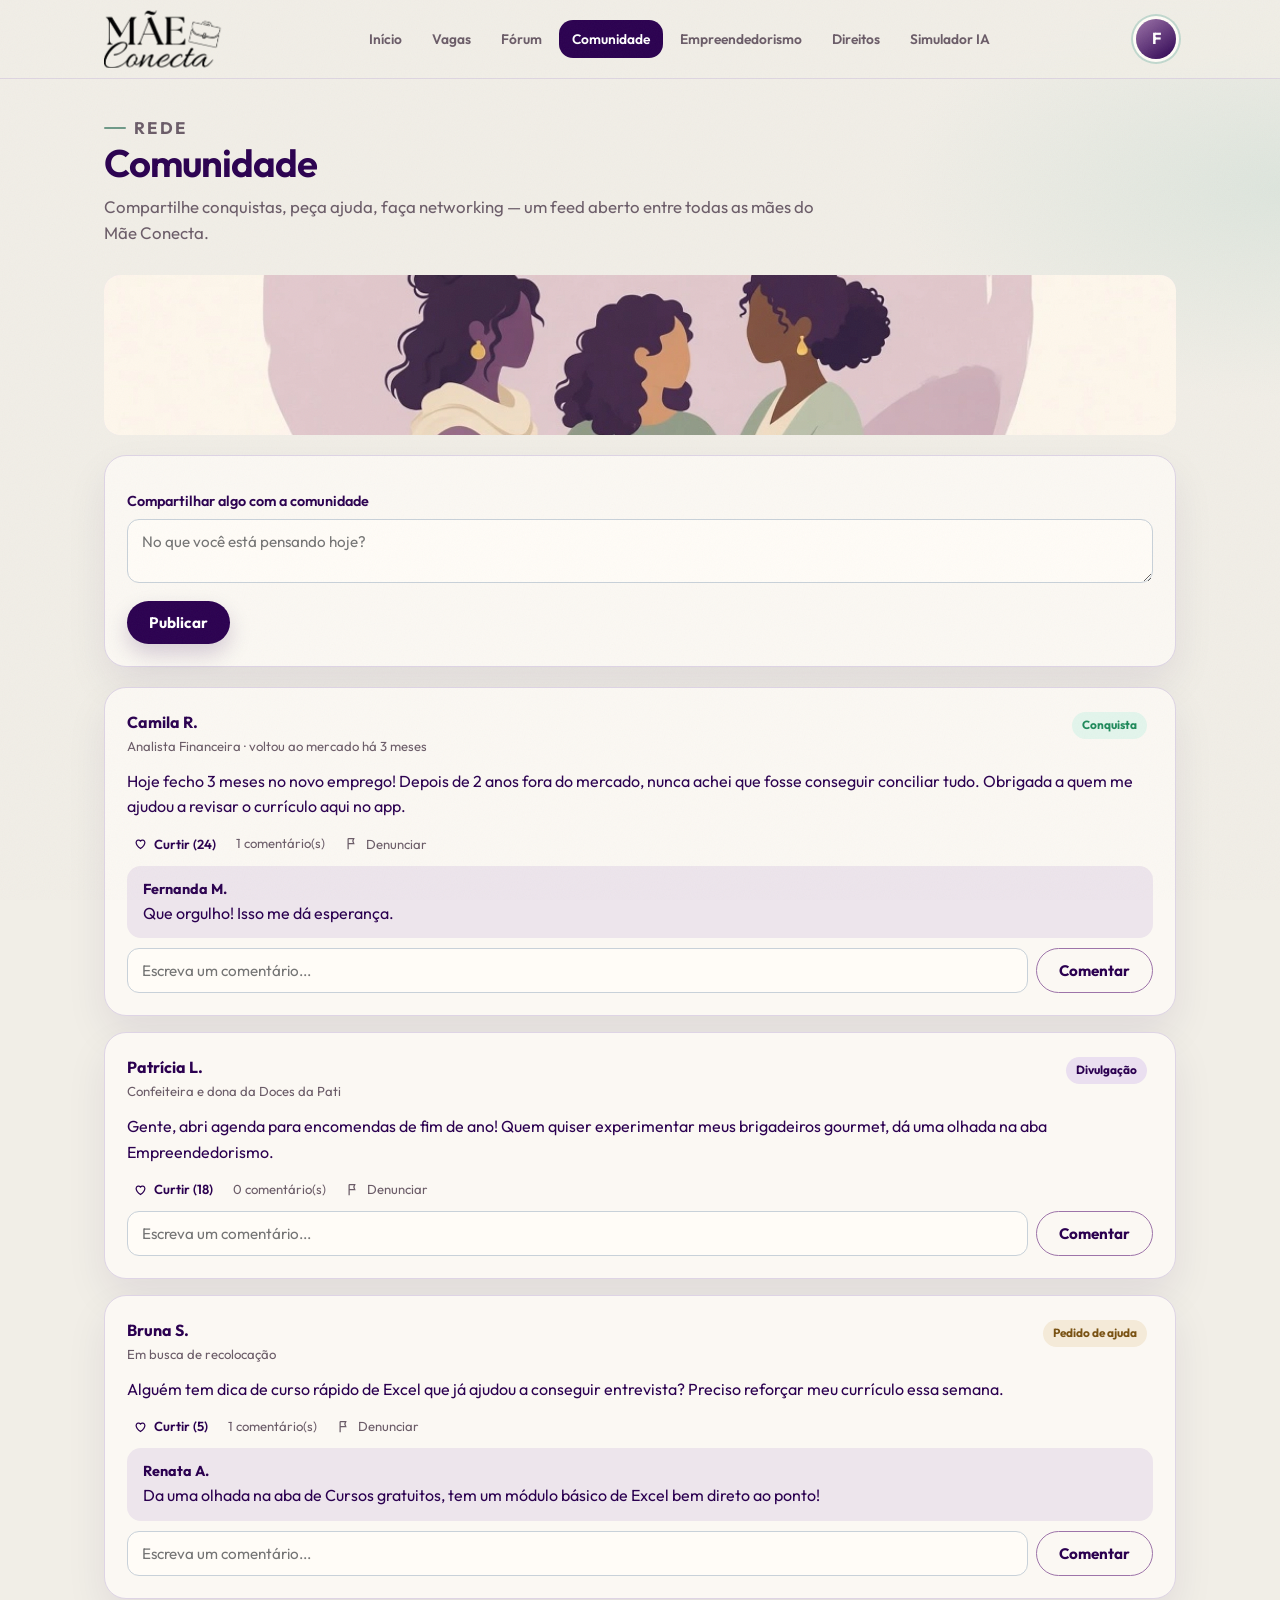
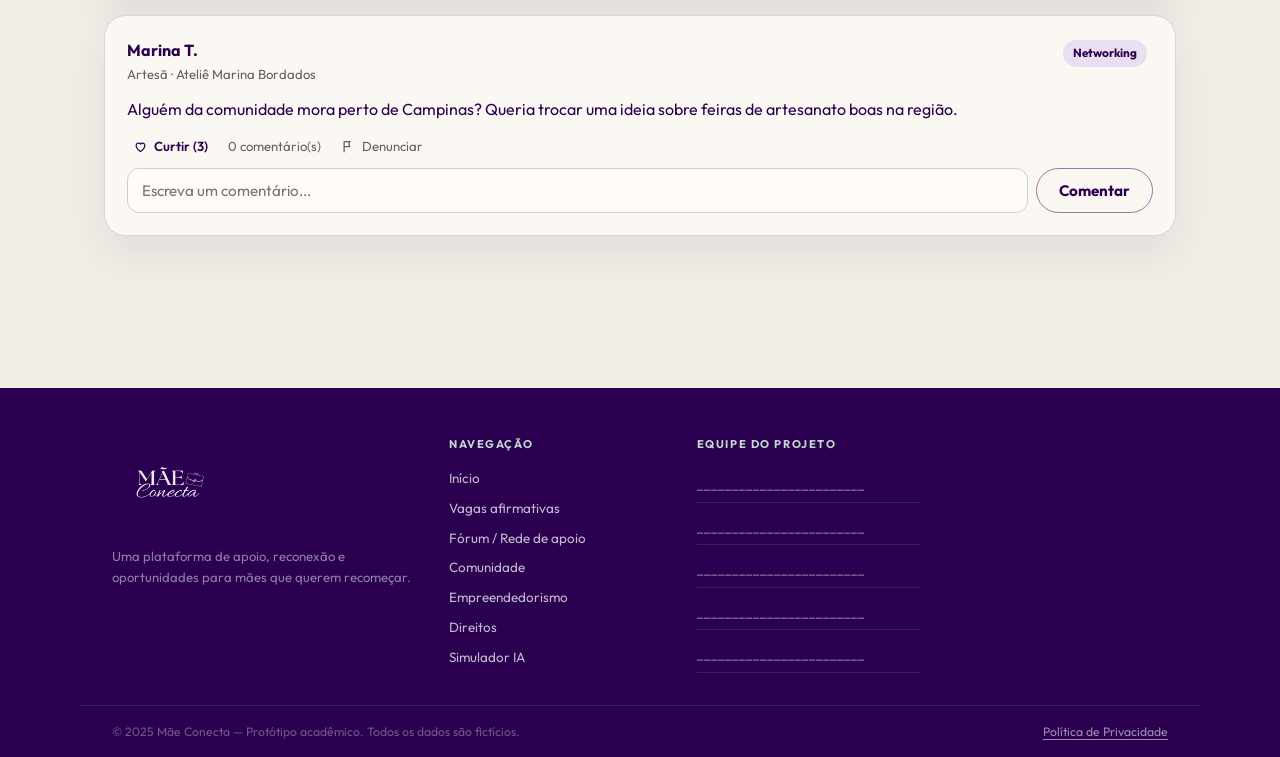
==== commit da6424f0: "Troca da tag <footer> para um arquivo HTML" ====
--- a/comunidade.html
+++ b/comunidade.html
@@ -15,8 +15,6 @@
     <div class="preloader-track"><span class="preloader-fill"></span></div>
   </div>
 </div>
-
-<a class="skip-link" href="#conteudo">Pular para o conteúdo</a>
 
 <nav class="navbar">
   <div class="navbar-inner">
@@ -54,8 +52,6 @@
   <div id="feed"></div>
 
   <div id="confirmacao-denuncia" class="mensagem-sucesso" style="background:#fff2e0; color:#7a4b00;"></div>
-
-  <footer>Protótipo de estudo — Mãe Conecta. Publicações e curtidas ficam só nesta sessão do navegador. · <a href="privacidade.html">Política de Privacidade</a></footer>
 </main>
 
 <script src="js/data.js"></script>
@@ -146,5 +142,9 @@
 
 <script src="js/menu.js"></script>
 <script src="js/ui.js"></script>
+
+<div id="footer-placeholder"></div>
+
+<script src="js/components.js"></script>
 </body>
 </html>
--- a/css/style.css
+++ b/css/style.css
@@ -56,7 +56,7 @@
   --raio: 22px;
   --raio-sm: 14px;
   --sombra: 0 18px 40px rgba(43, 0, 80, 0.08);
-  --sombra-hover: 0 24px 50px rgba(43, 0, 80, 0.14);
+  --sombra-hover: 0 240px 500px rgba(43, 0, 80, 0.14);
   --largura: 1120px;
   --nav-h: 78px;
   --ease: cubic-bezier(0.22, 1, 0.36, 1);
@@ -70,6 +70,7 @@
 
 body {
   margin: 0;
+  overflow-x: hidden;
   font-family: var(--fonte);
   background:
     radial-gradient(900px 420px at 8% -10%, rgba(157, 116, 169, 0.22), transparent 60%),
@@ -115,19 +116,6 @@
   font-weight: 700;
 }
 
-.skip-link {
-  position: absolute;
-  left: 16px;
-  top: -48px;
-  z-index: 200;
-  background: var(--cor-primaria-escura);
-  color: #fff;
-  padding: 8px 14px;
-  border-radius: 999px;
-  font-weight: 600;
-}
-
-.skip-link:focus { top: 12px; }
 
 :focus-visible {
   outline: 3px solid var(--cor-primaria);
@@ -272,7 +260,7 @@
 
 .nav-links a {
   padding: 8px 13px;
-  border-radius: 999px;
+  border-radius: 14px;
   font-size: 0.86rem;
   color: var(--cor-texto-suave);
   font-weight: 600;
@@ -382,11 +370,15 @@
   border-radius: var(--raio);
   box-shadow: var(--sombra);
   padding: 22px;
-  transition: transform 0.35s var(--ease), box-shadow 0.35s var(--ease);
+  transition: translate 0.35s var(--ease), transform 0.35s var(--ease), box-shadow 0.35s var(--ease);
 }
 
 a.card:hover,
-.atalho-card:hover,
+.atalho-card:hover {
+  translate: 0 -8px;
+  box-shadow: var(--sombra-hover);
+}
+
 .vaga-card:hover {
   transform: translateY(-6px);
   box-shadow: var(--sombra-hover);
@@ -421,58 +413,230 @@
   margin: 0;
 }
 
-/* ---------- Home ---------- */
-.hero {
+/* ---------- Home - Hero Fullscreen ---------- */
+.hero-full {
   display: grid;
-  grid-template-columns: 1.05fr 0.95fr;
-  gap: 36px;
-  align-items: center;
+  grid-template-columns: 1fr 1fr;
+  align-items: center;
+  min-height: calc(100vh - var(--nav-h));
   background:
-    linear-gradient(145deg, var(--cor-primaria-escura) 0%, #4a1a6e 52%, var(--cor-primaria) 100%);
+    linear-gradient(135deg, #3b1270 0%, #5a2290 45%, #7c40a8 100%);
   color: #fff;
-  border-radius: 36px;
-  padding: 44px 40px;
-  margin-bottom: 32px;
+  position: relative;
   overflow: hidden;
-  position: relative;
-}
-
-.hero::after {
+}
+
+/* Círculos decorativos de fundo */
+.hero-full::before {
   content: "";
   position: absolute;
-  width: 280px;
-  height: 280px;
-  right: -60px;
-  bottom: -80px;
+  width: 600px;
+  height: 600px;
+  left: -180px;
+  top: -200px;
   border-radius: 50%;
-  background: rgba(193, 216, 206, 0.18);
+  background: radial-gradient(circle, rgba(193,216,206,0.22) 0%, transparent 65%);
   pointer-events: none;
 }
 
-.hero h1 {
-  margin: 0 0 12px;
-  font-size: clamp(2rem, 4vw, 3.1rem);
+.hero-full::after {
+  content: "";
+  position: absolute;
+  width: 420px;
+  height: 420px;
+  right: -100px;
+  bottom: -130px;
+  border-radius: 50%;
+  background: radial-gradient(circle, rgba(157,116,169,0.30) 0%, transparent 65%);
+  pointer-events: none;
+}
+
+/* Decoração: arco inferior esquerdo */
+.hero-full .hero-deco-ring {
+  position: absolute;
+  width: 340px;
+  height: 340px;
+  bottom: -90px;
+  left: 30%;
+  border-radius: 50%;
+  border: 2px solid rgba(193,216,206,0.12);
+  pointer-events: none;
+}
+
+/* Decoração: pontos em grade */
+.hero-full .hero-deco-dots {
+  position: absolute;
+  top: 10%;
+  right: 48%;
+  width: 110px;
+  height: 110px;
+  background-image: radial-gradient(circle, rgba(255,255,255,0.18) 1.5px, transparent 1.5px);
+  background-size: 18px 18px;
+  pointer-events: none;
+  opacity: 0.7;
+}
+
+/* ---- Lado esquerdo ---- */
+.hero-copy {
+  position: relative;
+  z-index: 2;
+  padding: 56px 44px 56px 256px;
+  display: flex;
+  flex-direction: column;
+  gap: 0;
+  max-width: 1028px;
+}
+
+.hero-kicker {
+  color: var(--cor-secundaria) !important;
+  margin-bottom: 14px;
+}
+
+.hero-h1 {
+  margin: 0 0 16px;
+  font-size: clamp(2.1rem, 3.8vw, 3.2rem);
+  line-height: 1.1;
   text-shadow: none;
-}
-
-.hero p {
-  margin: 0;
-  opacity: 0.92;
-  font-size: 1.08rem;
-  max-width: 42ch;
-}
-
-.hero-copy { position: relative; z-index: 1; }
-
+  color: #fff;
+}
+
+.hero-nome {
+  color: var(--cor-secundaria);
+}
+
+.hero-sub {
+  margin: 0 0 36px;
+  font-size: 1.05rem;
+  opacity: 0.86;
+  max-width: 40ch;
+  line-height: 1.65;
+}
+
+/* ---- Botões CTA ---- */
+.hero-ctas {
+  display: flex;
+  flex-wrap: wrap;
+  gap: 16px 24px;
+  align-items: flex-start;
+}
+
+.hero-cta-group {
+  display: flex;
+  flex-direction: column;
+  gap: 6px;
+}
+
+.hero-cta-hint {
+  font-size: 0.75rem;
+  opacity: 0.65;
+  letter-spacing: 0.04em;
+  padding-left: 4px;
+  color: #fff;
+}
+
+.btn-hero-primary {
+  display: inline-flex;
+  align-items: center;
+  gap: 9px;
+  padding: 13px 26px;
+  border-radius: 999px;
+  font-weight: 700;
+  font-size: 0.95rem;
+  background: var(--cor-secundaria);
+  color: var(--cor-primaria-escura);
+  transition: translate 0.3s var(--ease), box-shadow 0.3s var(--ease), background 0.3s var(--ease);
+  box-shadow: 0 8px 28px rgba(193,216,206,0.38);
+  white-space: nowrap;
+}
+
+.btn-hero-primary:hover {
+  translate: 0 -3px;
+  background: #d4ebe4;
+  box-shadow: 0 14px 36px rgba(193,216,206,0.55);
+}
+
+.btn-hero-secondary {
+  display: inline-flex;
+  align-items: center;
+  gap: 9px;
+  padding: 13px 26px;
+  border-radius: 999px;
+  font-weight: 700;
+  font-size: 0.95rem;
+  background: rgba(255,255,255,0.1);
+  color: #fff;
+  border: 1.5px solid rgba(255,255,255,0.30);
+  transition: translate 0.3s var(--ease), background 0.3s var(--ease), border-color 0.3s var(--ease);
+  white-space: nowrap;
+  backdrop-filter: blur(6px);
+}
+
+.btn-hero-secondary:hover {
+  translate: 0 -3px;
+  background: rgba(255,255,255,0.20);
+  border-color: rgba(255,255,255,0.55);
+}
+
+/* ---- Lado direito: imagem + balões ---- */
 .hero-visual {
   position: relative;
-  z-index: 1;
-}
-
-.hero-visual img {
+  z-index: 2;
+  height: 100%;
+  display: flex;
+  align-items: center;
+  justify-content: center;
+  padding: 48px 60px 48px 16px;
+}
+
+.hero-img-wrap {
+  position: relative;
   width: 100%;
-  border-radius: 24px;
-  box-shadow: 0 20px 50px rgba(0, 0, 0, 0.22);
+  max-width: 480px;
+}
+
+.hero-img-wrap img {
+  width: 100%;
+  border-radius: 28px;
+  box-shadow: 0 28px 72px rgba(0,0,0,0.38);
+  display: block;
+  object-fit: cover;
+  max-height: 65vh;
+}
+
+/* ---- Balões flutuantes ---- */
+.hb {
+  position: absolute;
+  background: rgba(255,255,255,0.14);
+  backdrop-filter: blur(14px) saturate(1.5);
+  border: 1.5px solid rgba(255,255,255,0.30);
+  border-radius: 999px;
+  padding: 8px 16px;
+  font-size: 0.82rem;
+  font-weight: 600;
+  color: #fff;
+  white-space: nowrap;
+  pointer-events: none;
+  box-shadow: 0 6px 20px rgba(43,0,80,0.22);
+}
+
+.hb-apoio      { top: 8%;    left: -18%;  animation: float-a 4.2s ease-in-out infinite; }
+.hb-retornar   { top: 22%;   right: -16%; animation: float-b 5s ease-in-out infinite; }
+.hb-forca      { bottom: 60%; left: -10%; animation: float-c 4.6s ease-in-out infinite; }
+.hb-comunidade { bottom: 10%; right: -14%; animation: float-a 5.5s ease-in-out infinite 0.5s; }
+.hb-direitos   { top: 54%;   left: -22%;  animation: float-b 4.8s ease-in-out infinite 1s; }
+.hb-autonomia  { bottom: 32%; right: -20%; animation: float-a 4s ease-in-out infinite 1.5s; }
+
+@keyframes float-a {
+  0%, 100% { transform: translateY(0); }
+  50%       { transform: translateY(-9px); }
+}
+@keyframes float-b {
+  0%, 100% { transform: translateY(0) rotate(-1deg); }
+  50%       { transform: translateY(-7px) rotate(1deg); }
+}
+@keyframes float-c {
+  0%, 100% { transform: translateY(0); }
+  50%       { transform: translateY(7px); }
 }
 
 .atalho-card {
@@ -875,17 +1039,117 @@
   margin-top: 8px;
 }
 
-footer {
-  text-align: center;
-  color: var(--cor-texto-suave);
+/* ---------- Footer ---------- */
+.site-footer {
+  background: var(--cor-primaria-escura);
+  color: rgba(255,255,255,0.75);
+  padding: 48px 0 0;
+  margin-top: 64px;
+  font-size: 0.85rem;
+}
+
+.footer-inner {
+  max-width: var(--largura);
+  margin: 0 auto;
+  padding: 0 32px 32px;
+  display: grid;
+  grid-template-columns: 1.4fr 1fr 1fr 1fr;
+  gap: 36px 24px;
+  align-items: start;
+}
+
+/* Coluna marca */
+.footer-brand {
+  display: flex;
+  flex-direction: column;
+  gap: 10px;
+}
+
+.footer-logo {
+  height: 100px;
+  width: 110px;
+  filter: brightness(0) invert(1);
+  opacity: 0.92;
+}
+
+.footer-tagline {
   font-size: 0.82rem;
-  padding: 40px 0 10px;
-}
-
-footer a {
+  opacity: 0.65;
+  line-height: 1.55;
+  margin: 0;
+  max-width: 100ch;
+}
+
+/* Colunas nav / projeto */
+.footer-col h4 {
+  font-family: var(--fonte-titulo);
+  font-size: 0.7rem;
+  font-weight: 700;
+  letter-spacing: 0.14em;
+  text-transform: uppercase;
+  color: var(--cor-secundaria);
+  margin: 0 0 14px;
+}
+
+.footer-col ul {
+  list-style: none;
+  margin: 0;
+  padding: 0;
+  display: flex;
+  flex-direction: column;
+  gap: 8px;
+}
+
+.footer-col ul li a {
+  color: rgba(255,255,255,0.72);
+  font-size: 0.84rem;
+  transition: color 0.2s var(--ease), padding-left 0.2s var(--ease);
+  display: inline-block;
+}
+
+.footer-col ul li a:hover {
+  color: #fff;
+  padding-left: 4px;
+}
+
+/* Linha de participantes */
+.footer-col .participante {
+  display: block;
+  font-size: 0.84rem;
+  color: rgba(255,255,255,0.50);
+  border-bottom: 1px solid rgba(255,255,255,0.10);
+  padding: 6px 0;
+  font-style: italic;
+}
+
+/* Barra inferior */
+.footer-bar {
+  border-top: 1px solid rgba(255,255,255,0.10);
+  padding: 16px 32px;
+  max-width: var(--largura);
+  margin: 0 auto;
+  display: flex;
+  align-items: center;
+  justify-content: space-between;
+  gap: 12px;
+  flex-wrap: wrap;
+}
+
+.footer-bar p {
+  margin: 0;
+  font-size: 0.76rem;
+  opacity: 0.45;
+}
+
+.footer-bar a {
+  color: rgba(255,255,255,0.55);
   text-decoration: underline;
   text-underline-offset: 3px;
-}
+  font-size: 0.76rem;
+  transition: color 0.2s;
+}
+
+.footer-bar a:hover { color: #fff; }
 
 /* ---------- Reveal animations ---------- */
 .reveal {
@@ -911,10 +1175,35 @@
 
 /* ---------- Responsive ---------- */
 @media (max-width: 980px) {
-  .hero,
+  .hero-full,
   .login-wrap {
     grid-template-columns: 1fr;
   }
+
+  .hero-full {
+    min-height: auto;
+  }
+
+  /* Imagem VEM DEPOIS do texto no mobile (order correto: copy=1, visual=2) */
+  .hero-copy {
+    padding: 48px 28px 32px;
+    order: 1;
+    max-width: 100%;
+  }
+
+  .hero-visual {
+    padding: 0 28px 48px;
+    order: 2;
+  }
+
+  .hb-forca,
+  .hb-direitos,
+  .hb-apoio { left: -6%; }
+  .hb-retornar,
+  .hb-comunidade,
+  .hb-autonomia { right: -6%; }
+  
+  .hero-full .hero-deco-dots { display: none; }
 
   .login-visual {
     min-height: 240px;
@@ -964,9 +1253,8 @@
 
   .nav-links .so-celular { display: block; }
 
-  .hero {
-    padding: 28px 22px;
-    border-radius: 28px;
+  .hero-full {
+    min-height: auto;
   }
 
   .container { padding: 22px 16px 56px; }
@@ -974,11 +1262,44 @@
   .comment-row { flex-direction: column; }
 
   .topico-cabecalho { flex-direction: column; }
+
+  .footer-inner {
+    grid-template-columns: 1fr 1fr;
+    gap: 28px 20px;
+  }
+
+  .footer-brand {
+    grid-column: 1 / -1;
+  }
 }
 
 @media (max-width: 600px) {
   .perfil-topo { flex-direction: column; align-items: flex-start; }
   .media.media-sm { width: 100%; height: 140px; }
+
+  .footer-inner {
+    grid-template-columns: 1fr;
+    gap: 24px;
+  }
+
+  .footer-brand { grid-column: auto; }
+
+  .footer-bar {
+    flex-direction: column;
+    text-align: center;
+    gap: 6px;
+  }
+
+  /* Hero mobile compacta */
+  .hero-copy {
+    padding: 36px 24px 24px;
+  }
+  .hero-visual {
+    padding: 0 24px 36px;
+  }
+  .hb { font-size: 0.74rem; padding: 6px 12px; }
+  .hb-apoio, .hb-forca, .hb-direitos { left: -4%; }
+  .hb-retornar, .hb-comunidade, .hb-autonomia { right: -4%; }
 }
 
 @media (prefers-reduced-motion: reduce) {
